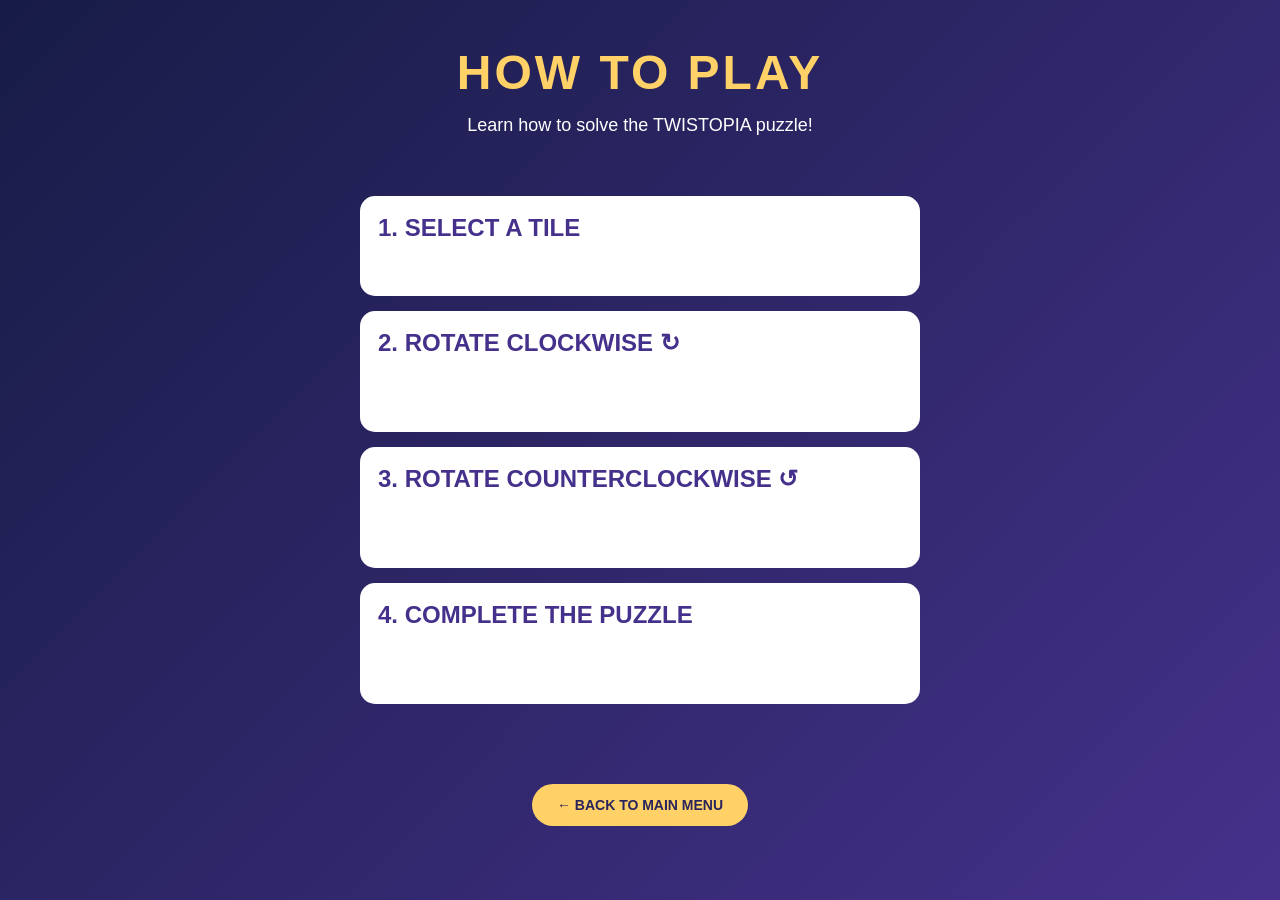
==== howtoplay.html @ 4ab51ff2 "Add files via upload Upload TWISTOPIA Trial Version 1.0" ====
<!DOCTYPE html>
<html lang="en">
<head>
    <meta charset="UTF-8">
    <meta name="viewport" content="width=device-width, initial-scale=1.0">
    <title>TWISTOPIA - How to Play</title>

    <link rel="stylesheet" href="style.css">

    <style>
        .instructions {
            max-width: 600px;
            margin: 25px auto;
            padding: 20px;
        }

        .step {
            background: white;
            color: #29245c;
            padding: 18px;
            margin: 15px 0;
            border-radius: 15px;
            text-align: left;
        }

        .step h2 {
            color: #45318b;
            margin-bottom: 8px;
        }

        .back-button {
            background: #ffd166;
            color: #29245c;
            border: none;
            border-radius: 25px;
            padding: 13px 25px;
            margin: 20px;
            cursor: pointer;
        }
    </style>
</head>

<body>

    <h1>HOW TO PLAY</h1>
    <p>Learn how to solve the TWISTOPIA puzzle!</p>

    <div class="instructions">

        <div class="step">
            <h2>1. SELECT A TILE</h2>
            <p>Click or tap a tile. This selects a 2 x 2 block.</p>
        </div>

        <div class="step">
            <h2>2. ROTATE CLOCKWISE ↻</h2>
            <p>Press the Clockwise button to rotate the selected block to the right.</p>
        </div>

        <div class="step">
            <h2>3. ROTATE COUNTERCLOCKWISE ↺</h2>
            <p>Press the Counterclockwise button to rotate the selected block to the left.</p>
        </div>

        <div class="step">
            <h2>4. COMPLETE THE PUZZLE</h2>
            <p>Keep rotating the tiles until the original picture or number arrangement is complete!</p>
        </div>

    </div>

    <button class="back-button"
        onclick="location.href='menu.html'">
        ← BACK TO MAIN MENU
    </button>

</body>
</html>
---- style.css ----
* {
    box-sizing: border-box;
    margin: 0;
    padding: 0;
}

body {
    font-family: Arial, sans-serif;
    background: linear-gradient(135deg, #171c46, #45318b);
    color: white;
    min-height: 100vh;
    text-align: center;
    padding: 20px 10px;
}

h1 {
    font-size: clamp(30px, 7vw, 48px);
    color: #ffd166;
    margin-top: 25px;
    letter-spacing: 3px;
}

p {
    font-size: clamp(14px, 3vw, 18px);
    margin-top: 15px;
    color: white;
}

button {
    font-size: 14px;
    font-weight: bold;
}

@media (max-width: 480px) {
    body {
        padding: 12px 5px;
    }

    h1 {
        margin-top: 15px;
        letter-spacing: 2px;
    }

    #picture-game {
        width: 100%;
        overflow: hidden;
    }
}
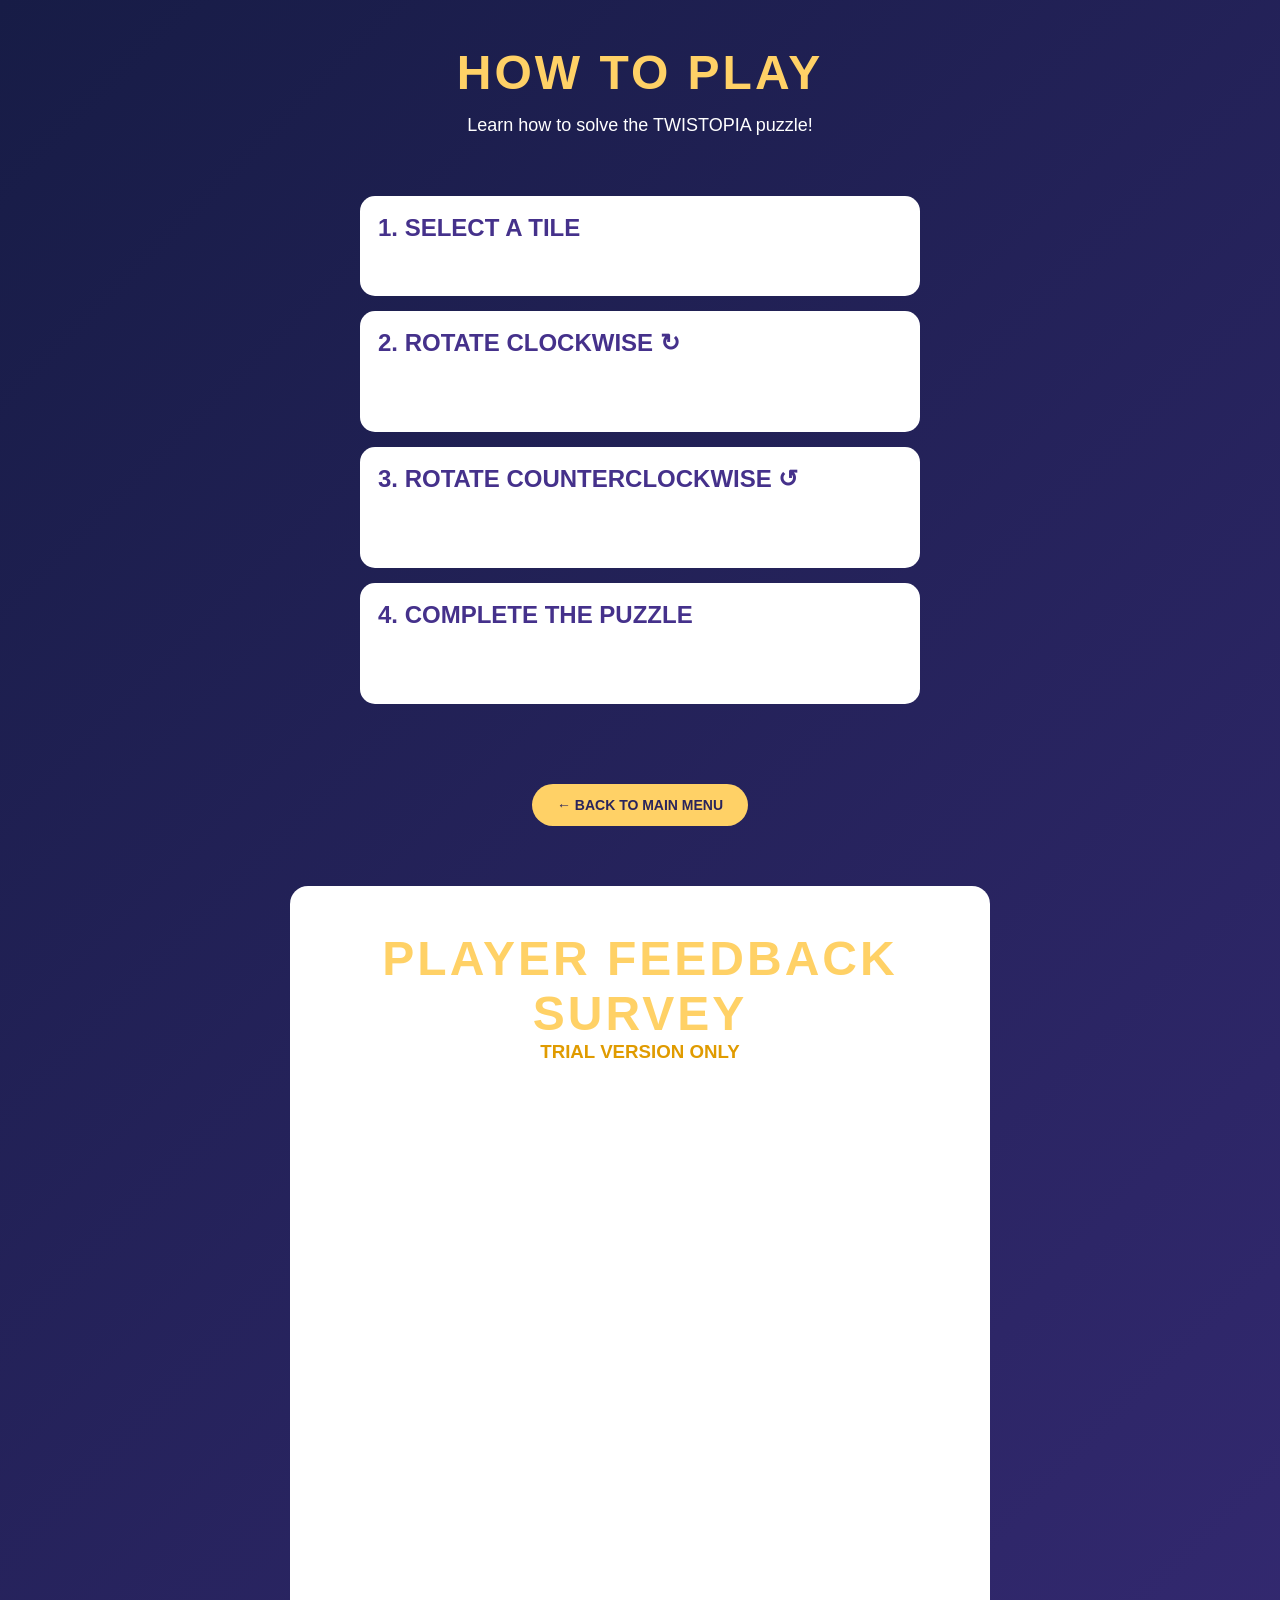
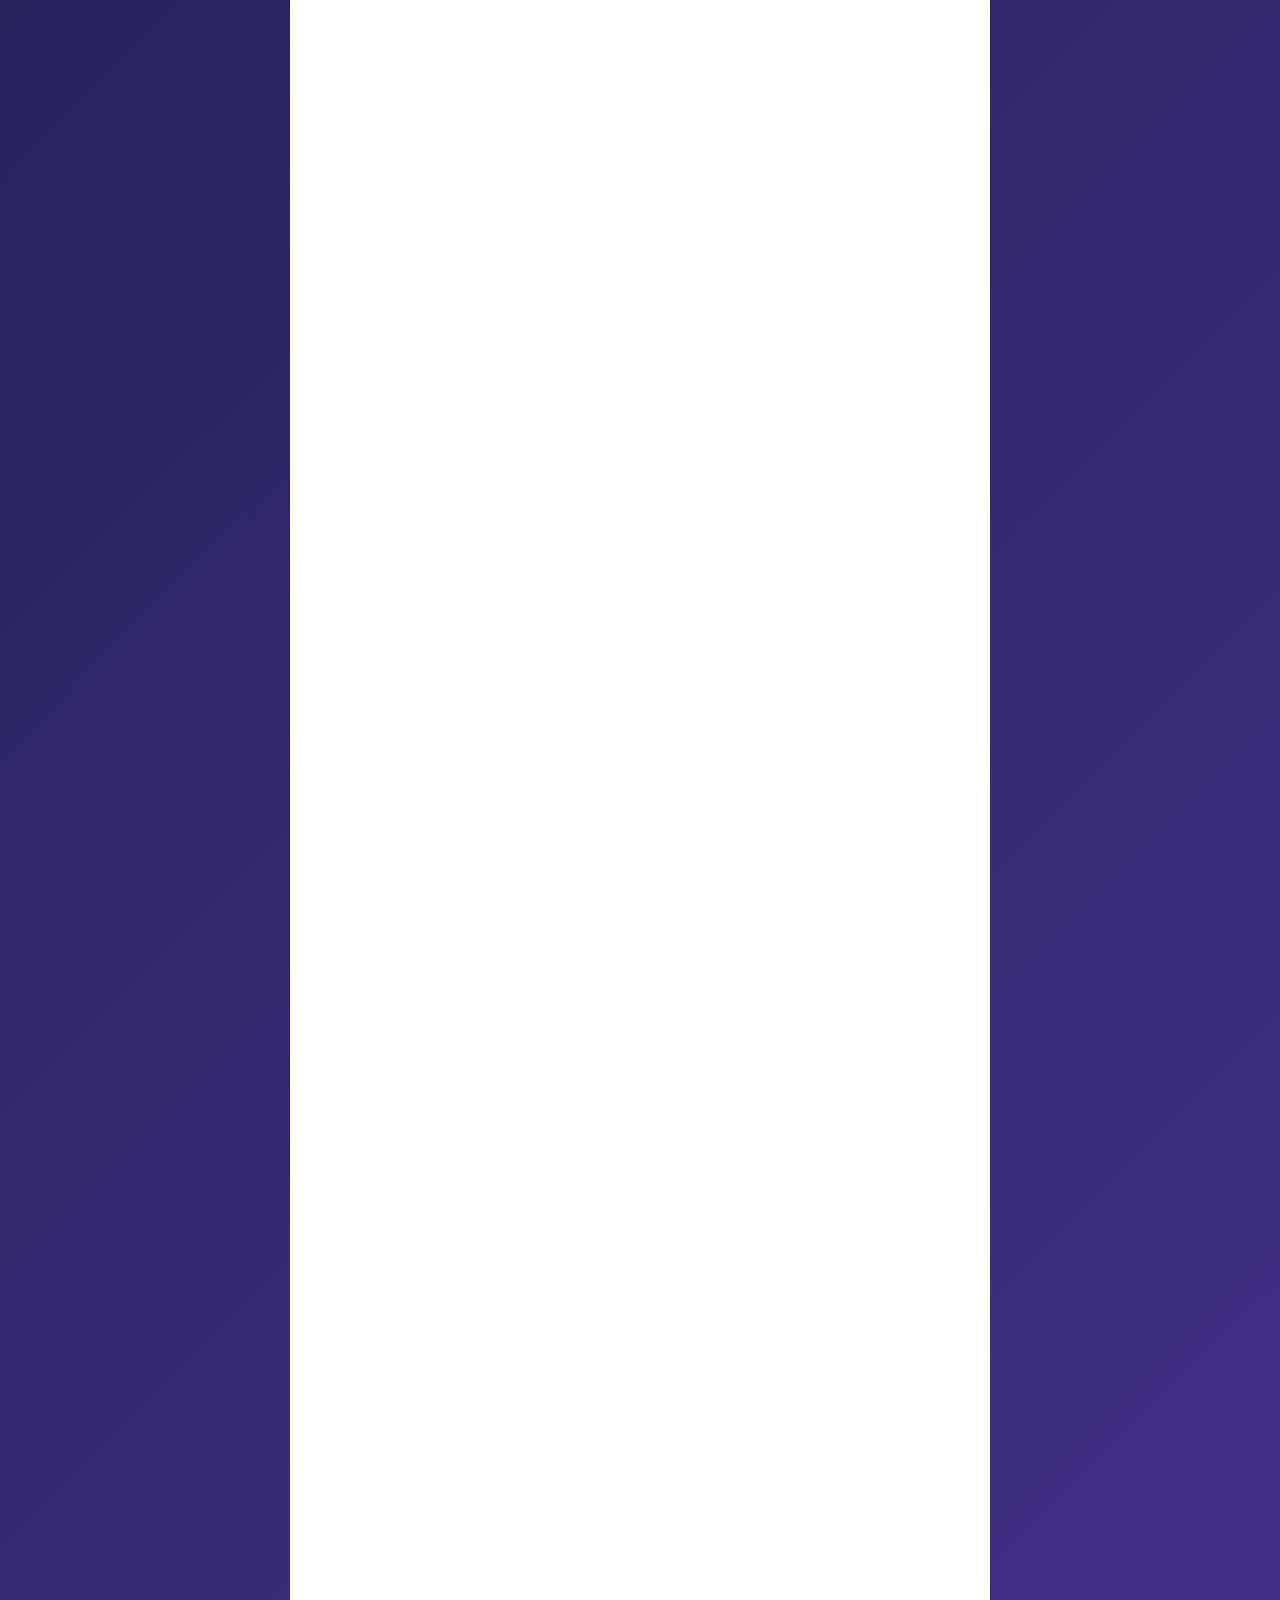
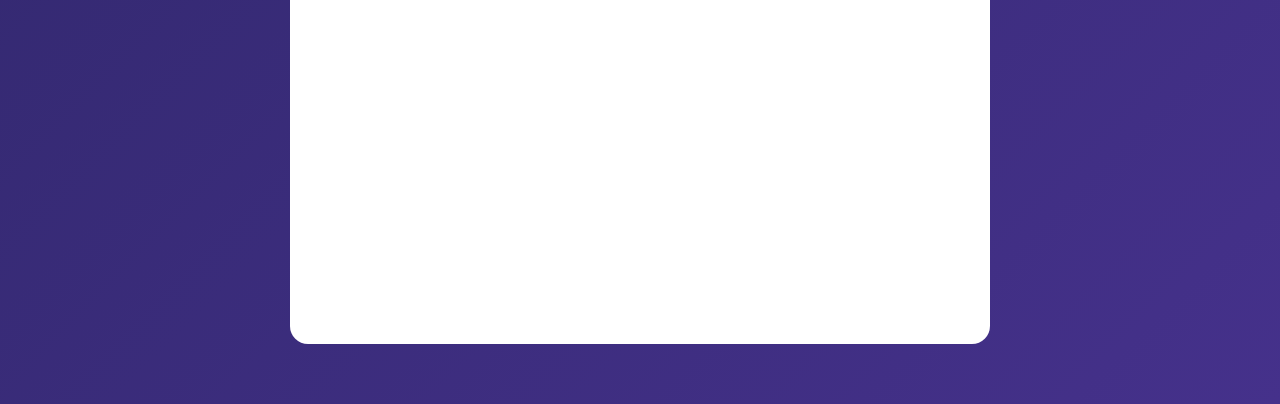
==== commit 06cb2970: "Add files via upload" ====
--- a/howtoplay.html
+++ b/howtoplay.html
@@ -76,4 +76,36 @@
     </button>
 
 </body>
+
+
+<section style="
+    max-width: 700px;
+    margin: 40px auto;
+    padding: 20px;
+    background: white;
+    color: #29245c;
+    border-radius: 18px;
+    text-align: center;
+">
+    <h1>PLAYER FEEDBACK SURVEY</h1>
+
+    <h3 style="color: #e09b00;">TRIAL VERSION ONLY</h3>
+
+    <p>
+        Thank you for playing TWISTOPIA!
+        Please share your experience and suggestions
+        to help us improve the game.
+    </p>
+
+    <iframe
+        src="https://docs.google.com/forms/d/e/1FAIpQLSfLZd7G65DxxKEVx1OCcyPvPP4G-x5UOSjeUO9dRka2JaQqXA/viewform?embedded=true"
+        width="100%"
+        height="2400"
+        frameborder="0"
+        marginheight="0"
+        marginwidth="0">
+        Loading…
+    </iframe>
+</section>
+
 </html>
